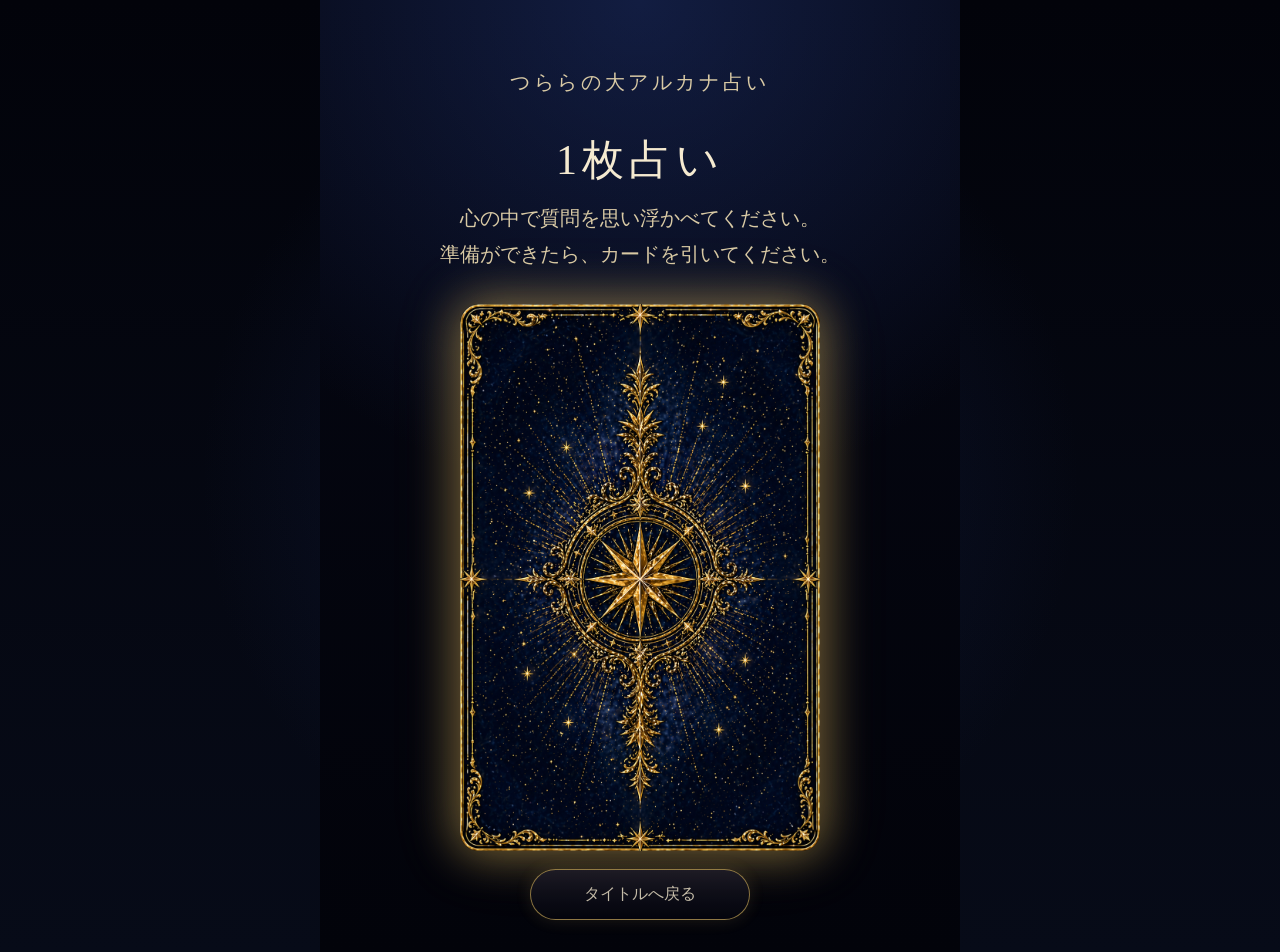
==== one.html @ 9bed2afc "Update one.html" ====
<!DOCTYPE html>
<html lang="ja">
<head>
  <meta charset="UTF-8" />
  <meta name="viewport" content="width=device-width, initial-scale=1.0" />
  <title>1枚占い | タロット占い</title>
  <link rel="stylesheet" href="./style.css" />
</head>
<body>
  <main class="app">
    <section id="drawScreen" class="screen draw-screen">
      <div class="one-page-header">
        <p class="small-title">つららの大アルカナ占い</p>
        <h1>1枚占い</h1>
        <p>
          心の中で質問を思い浮かべてください。<br />
          準備ができたら、カードを引いてください。
        </p>
      </div>

      <div
        id="drawButton"
        class="card-back-button flip-card-button"
        role="button"
        tabindex="0"
        aria-label="カードを引く"
      >
        <div id="flipCard" class="flip-card">
          <div class="flip-card-inner">
            <div class="flip-card-face flip-card-front">
              <img
                src="./assets/cards/card_back.png"
                alt="カード裏面"
                class="card-back"
              />
            </div>

            <div class="flip-card-face flip-card-back">
              <img
                id="previewCardImage"
                src="./assets/cards/card_back.png"
                alt=""
                class="card-back"
              />
            </div>
          </div>
        </div>
      </div>

      <button id="backToTitleButton" class="sub-button" type="button">
        タイトルへ戻る
      </button>
    </section>

    <section id="resultScreen" class="screen result-screen hidden">
      <p class="result-label">今日のカード</p>

      <img
        id="resultCardImage"
        src=""
        alt=""
        class="result-card"
      />

      <p id="resultCardNumber" class="result-card-number"></p>
      <h2 id="resultCardName" class="result-card-title"></h2>

      <p id="resultKeywords" class="keywords"></p>

      <div id="categoryMessages" class="category-messages"></div>

      <button id="shareXButton" class="share-button" type="button">
        Xで結果を共有
      </button>

      <button id="againButton" class="main-button" type="button">
        もう一度占う
      </button>

      <button id="resultBackButton" class="sub-button" type="button">
        タイトルへ戻る
      </button>
    </section>
  </main>

  <script>
    let cards = [];
    let isDrawing = false;
    let cardsLoaded = false;
    let currentCard = null;

    const mysticBgm = new Audio("./assets/audio/mystic_bgm.mp3");
    mysticBgm.loop = true;
    mysticBgm.volume = 0.35;

    const cardFlipSound = new Audio("./assets/audio/card_flip.mp3");
    cardFlipSound.volume = 0.85;

    const drawScreen = document.getElementById("drawScreen");
    const resultScreen = document.getElementById("resultScreen");

    const drawButton = document.getElementById("drawButton");
    const backToTitleButton = document.getElementById("backToTitleButton");
    const againButton = document.getElementById("againButton");
    const shareXButton = document.getElementById("shareXButton");
    const resultBackButton = document.getElementById("resultBackButton");

    const resultCardImage = document.getElementById("resultCardImage");
    const resultCardNumber = document.getElementById("resultCardNumber");
    const resultCardName = document.getElementById("resultCardName");
    const resultKeywords = document.getElementById("resultKeywords");
    const categoryMessages = document.getElementById("categoryMessages");

    const flipCard = document.getElementById("flipCard");
    const previewCardImage = document.getElementById("previewCardImage");

    function startMysticBgm() {
      mysticBgm.play().catch(() => {});
    }

    function playCardFlipSound() {
      cardFlipSound.currentTime = 0;
      cardFlipSound.play().catch(() => {});
    }

    window.addEventListener("DOMContentLoaded", () => {
      const shouldStartBgm = sessionStorage.getItem("startMysticBgm");

      if (shouldStartBgm === "true") {
        sessionStorage.removeItem("startMysticBgm");
        mysticBgm.play().catch(() => {});
      }
    });

    document.addEventListener("click", startMysticBgm, { once: true });

    async function loadCards() {
      try {
        const response = await fetch("./cards.json");

        if (!response.ok) {
          throw new Error("cards.json を読み込めませんでした。");
        }

        cards = await response.json();
        cardsLoaded = true;

        console.log("cards loaded:", cards.length);
      } catch (error) {
        console.error(error);
        alert("カードデータの読み込みに失敗しました。cards.json の配置を確認してください。");
      }
    }

    function showDrawScreen() {
      isDrawing = false;
      currentCard = null;

      resultScreen.classList.add("hidden");
      drawScreen.classList.remove("hidden");

      drawButton.classList.remove("is-shuffling");

      if (flipCard) {
        flipCard.classList.remove("is-flipped");
      }

      if (previewCardImage) {
        previewCardImage.src = "./assets/cards/card_back.png";
        previewCardImage.alt = "";
      }

      categoryMessages.innerHTML = "";

      window.scrollTo({ top: 0, behavior: "smooth" });
    }

    function showResultScreen() {
      drawScreen.classList.add("hidden");
      resultScreen.classList.remove("hidden");
      window.scrollTo({ top: 0, behavior: "smooth" });
    }

    function drawOneCard() {
      console.log("draw clicked");

      startMysticBgm();

      if (!cardsLoaded || !cards.length) {
        alert("カードデータを読み込み中です。少し待ってからもう一度押してください。");
        return;
      }

      if (isDrawing) {
        return;
      }

      isDrawing = true;

      const index = Math.floor(Math.random() * cards.length);
      const card = cards[index];
      currentCard = card;

      const imagePath = `./assets/cards/${card.image}`;

      previewCardImage.src = imagePath;
      previewCardImage.alt = `${card.name_ja} / ${card.name_en}`;

      resultCardImage.src = imagePath;
      resultCardImage.alt = `${card.name_ja} / ${card.name_en}`;

      resultCardNumber.textContent = card.number;
      resultCardName.textContent = `${card.name_en} / ${card.name_ja}`;
      resultKeywords.textContent = Array.isArray(card.keywords)
        ? card.keywords.join("・")
        : "";

      renderCategoryMessages(card);

      drawButton.classList.add("is-shuffling");

      setTimeout(() => {
        drawButton.classList.remove("is-shuffling");
        playCardFlipSound();
        flipCard.classList.add("is-flipped");

        setTimeout(() => {
          showResultScreen();
        }, 1200);
      }, 950);
    }

    function renderCategoryMessages(card) {
      const messages = card.messages || {};

      const sections = [
        {
          key: "general",
          title: "全般",
          icon: "./assets/icons/icon_general.png"
        },
        {
          key: "love",
          title: "恋愛",
          icon: "./assets/icons/icon_love.png"
        },
        {
          key: "work",
          title: "仕事・勉強",
          icon: "./assets/icons/icon_work.png"
        },
        {
          key: "health",
          title: "健康",
          icon: "./assets/icons/icon_health.png"
        },
        {
          key: "point",
          title: "ワンポイント",
          icon: "./assets/icons/icon_point.png"
        }
      ];

      categoryMessages.innerHTML = sections
        .map((section) => {
          const text = messages[section.key] || "";

          if (!text) return "";

          return `
            <section class="category-card">
              <div class="category-heading">
                <img
                  src="${section.icon}"
                  alt=""
                  class="category-icon"
                />
                <h3>${section.title}</h3>
              </div>
              <p>${escapeHtml(text).replace(/\n/g, "<br>")}</p>
            </section>
          `;
        })
        .join("");
    }

    function getShareUrl() {
      return window.location.origin + window.location.pathname.replace(/\/[^/]*$/, "/");
    }

    function shareOneCardToX() {
      if (!currentCard) return;

      const keywords = Array.isArray(currentCard.keywords)
        ? currentCard.keywords.join("・")
        : "";

      const text = [
        "つららの大アルカナ占い",
        "",
        `今日のカード：${currentCard.number} ${currentCard.name_en} / ${currentCard.name_ja}`,
        keywords,
        "",
        "結果を見てみる"
      ].join("\n");

      const shareUrl = new URL("https://twitter.com/intent/tweet");
      shareUrl.searchParams.set("text", text);
      shareUrl.searchParams.set("url", getShareUrl());

      window.open(shareUrl.toString(), "_blank", "noopener,noreferrer");
    }

    function escapeHtml(text) {
      return String(text)
        .replaceAll("&", "&amp;")
        .replaceAll("<", "&lt;")
        .replaceAll(">", "&gt;")
        .replaceAll('"', "&quot;")
        .replaceAll("'", "&#039;");
    }

    drawButton.addEventListener("click", () => {
      console.log("カードがクリックされました");
      drawOneCard();
    });

    drawButton.addEventListener("keydown", (event) => {
      if (event.key === "Enter" || event.key === " ") {
        event.preventDefault();
        drawOneCard();
      }
    });

    shareXButton.addEventListener("click", () => {
      shareOneCardToX();
    });

    againButton.addEventListener("click", () => {
      showDrawScreen();
    });

    backToTitleButton.addEventListener("click", () => {
      window.location.href = "./index.html";
    });

    resultBackButton.addEventListener("click", () => {
      window.location.href = "./index.html";
    });

    loadCards();
  </script>
</body>
</html>
---- style.css ----
* {
  box-sizing: border-box;
}

html,
body {
  margin: 0;
  width: 100%;
  min-height: 100%;
  background: #03040c;
  color: #f5ead0;
  font-family: "Hiragino Mincho ProN", "Yu Mincho", "YuMincho", serif;
}

body {
  overflow-x: hidden;
}

button {
  font: inherit;
}

.app {
  width: 100%;
  min-height: 100svh;
  display: flex;
  justify-content: center;
  align-items: center;
  background:
    radial-gradient(circle at center, rgba(32, 50, 110, 0.35), transparent 55%),
    linear-gradient(180deg, #02030a, #070b18);
  overflow-x: hidden;
}

.screen {
  width: min(100vw, 1080px);
  min-height: 100svh;
  position: relative;
  overflow: hidden;
}

.hidden {
  display: none;
}

/* =========================
   タイトル画面
========================= */

.title-screen {
  display: flex;
  justify-content: center;
  align-items: center;
  background: #03040c;
}

.title-image {
  width: 100%;
  height: 100svh;
  object-fit: cover;
  display: block;
}

.hotspot {
  position: absolute;
  left: 50%;
  transform: translateX(-50%);
  width: 48%;
  height: 7%;
  border: none;
  background: rgba(255, 255, 255, 0);
  color: transparent;
  cursor: pointer;
  z-index: 10;
}

.hotspot-one {
  top: 56.5%;
}

.hotspot-three {
  top: 67.5%;
}

body.is-transitioning::after {
  content: "";
  position: fixed;
  inset: 0;
  pointer-events: none;
  background:
    radial-gradient(circle at center, rgba(255, 245, 190, 0.9), transparent 45%),
    rgba(255, 255, 255, 0.18);
  animation: screenFlash 2.5s ease forwards;
  z-index: 9999;
}

@keyframes screenFlash {
  0% {
    opacity: 0;
  }

  35% {
    opacity: 1;
  }

  100% {
    opacity: 0;
  }
}

/* =========================
   1枚占いページ
========================= */

.draw-screen,
.result-screen {
  padding: 32px 20px;
  text-align: center;
  background:
    radial-gradient(circle at center top, rgba(38, 62, 135, 0.4), transparent 50%),
    linear-gradient(180deg, #050713, #02030a);
}

.one-page-header {
  margin: 32px auto 24px;
  text-align: center;
}

.small-title {
  margin: 0 0 8px;
  color: #d9c17d;
  font-size: clamp(13px, 3vw, 16px);
  letter-spacing: 0.18em;
}

.draw-screen h1 {
  margin: 0 auto 12px;
  font-size: clamp(24px, 6vw, 42px);
  font-weight: 500;
  letter-spacing: 0.12em;
}

.draw-screen p {
  margin: 0 auto 32px;
  color: #d9caa5;
  font-size: clamp(14px, 3.5vw, 20px);
  line-height: 1.8;
}

/* =========================
   カード裏面・めくり演出
========================= */

.card-back-button {
  display: inline-block;
  padding: 0;
  border: none;
  background: transparent;
  cursor: pointer;
  outline: none;
  -webkit-tap-highlight-color: transparent;
  user-select: none;
  filter: drop-shadow(0 0 24px rgba(214, 179, 89, 0.35));
}

.card-back-button:focus-visible {
  outline: 2px solid rgba(215, 181, 94, 0.9);
  outline-offset: 8px;
}

.card-back-button:hover .flip-card {
  transform: translateY(-6px) scale(1.02);
  filter: brightness(1.08);
}

.flip-card-button {
  perspective: 1200px;
}

.flip-card {
  width: min(62vw, 360px);
  aspect-ratio: 933 / 1417;
  margin: 0 auto;
  transition: transform 0.25s ease, filter 0.25s ease;
}

.flip-card-inner {
  position: relative;
  width: 100%;
  height: 100%;
  transform-style: preserve-3d;
  transition: transform 0.85s cubic-bezier(0.22, 0.8, 0.28, 1);
}

.flip-card.is-flipped .flip-card-inner {
  transform: rotateY(180deg);
}

.flip-card-face {
  position: absolute;
  inset: 0;
  backface-visibility: hidden;
  -webkit-backface-visibility: hidden;
  border-radius: 18px;
  overflow: hidden;
  filter: drop-shadow(0 0 24px rgba(214, 179, 89, 0.35));
}

.flip-card-front {
  transform: rotateY(0deg);
}

.flip-card-back {
  transform: rotateY(180deg);
}

.flip-card-face img {
  width: 100%;
  height: 100%;
  object-fit: contain;
  display: block;
}

.flip-card .card-back {
  width: 100%;
  height: 100%;
  max-width: none;
  margin: 0;
}

/* =========================
   ボタン
========================= */

.main-button,
.sub-button {
  display: block;
  margin: 24px auto 0;
  min-width: 220px;
  padding: 14px 24px;
  border: 1px solid rgba(215, 181, 94, 0.8);
  border-radius: 999px;
  background: linear-gradient(180deg, rgba(30, 28, 42, 0.95), rgba(5, 6, 14, 0.95));
  color: #f5ead0;
  box-shadow: 0 0 18px rgba(215, 181, 94, 0.18);
  cursor: pointer;
}

.main-button:hover,
.sub-button:hover {
  filter: brightness(1.12);
}

.sub-button {
  margin-top: 14px;
  opacity: 0.8;
}

/* =========================
   結果画面
========================= */

.result-label {
  margin: 8px auto 16px;
  color: #d9c17d;
  letter-spacing: 0.16em;
}

.result-card {
  width: min(72vw, 360px);
  height: auto;
  border-radius: 18px;
  filter: drop-shadow(0 0 28px rgba(214, 179, 89, 0.3));
}

.result-card-number {
  margin: 24px auto 4px;
  color: #f5ead0;
  font-size: clamp(32px, 8vw, 64px);
  letter-spacing: 0.18em;
  line-height: 1.1;
  text-align: center;
}

.result-card-title {
  margin: 0 auto 12px;
  color: #f5ead0;
  font-size: clamp(26px, 6.5vw, 52px);
  letter-spacing: 0.08em;
  line-height: 1.25;
  text-align: center;
}

.keywords {
  margin: 0 auto 16px;
  color: #d9c17d;
  font-size: clamp(15px, 3.5vw, 20px);
}

.category-messages {
  width: 100%;
  max-width: 100%;
  margin: 32px auto 0;
  display: grid;
  gap: 18px;
}

.category-card {
  width: 100%;
  max-width: 100%;
  overflow-wrap: break-word;
  padding: 18px 18px 20px;
  border: 1px solid rgba(215, 181, 94, 0.35);
  border-radius: 18px;
  background:
    radial-gradient(circle at top left, rgba(70, 95, 170, 0.22), transparent 45%),
    rgba(8, 10, 24, 0.72);
  box-shadow:
    0 0 18px rgba(215, 181, 94, 0.08),
    inset 0 0 18px rgba(255, 255, 255, 0.03);
  text-align: left;
}

.category-heading {
  display: flex;
  align-items: center;
  gap: 14px;
  margin-bottom: 12px;
}

.category-icon {
  width: 52px;
  height: 52px;
  object-fit: contain;
  flex: 0 0 auto;
  filter: drop-shadow(0 0 8px rgba(215, 181, 94, 0.25));
}

.category-heading h3 {
  margin: 0;
  color: #d9c17d;
  font-size: clamp(20px, 4.4vw, 28px);
  letter-spacing: 0.08em;
}

.category-card p {
  margin: 0;
  color: #f3ead7;
  font-size: clamp(15px, 3.8vw, 19px);
  line-height: 1.85;
}

/* =========================
   PC表示補正
========================= */

@media (min-width: 900px) {
  .screen {
    width: min(100vw, 640px);
  }

  .title-image {
    object-fit: contain;
    background: #03040c;
  }

  .hotspot {
    width: 34%;
  }
}

/* =========================
   スマホ表示補正
========================= */

@media (max-width: 600px) {
  html,
  body {
    width: 100%;
    overflow-x: hidden;
  }

  .app,
  .screen,
  .draw-screen,
  .result-screen {
    width: 100%;
    max-width: 100%;
    overflow-x: hidden;
  }

  .draw-screen,
  .result-screen {
    padding: 24px 16px;
  }

  .flip-card {
    width: min(64vw, 280px);
  }

  .result-card {
    width: min(74vw, 320px);
    max-width: 100%;
    height: auto;
    margin: 0 auto;
  }

  .result-card-number {
    font-size: clamp(34px, 10vw, 48px);
  }

  .result-card-title {
    font-size: clamp(24px, 7vw, 36px);
  }

  .category-messages {
    width: 100%;
    gap: 14px;
  }

  .category-card {
    padding: 16px 14px 18px;
    border-radius: 16px;
  }

  .category-icon {
    width: 42px;
    height: 42px;
  }

  .main-button,
  .sub-button {
    width: min(82vw, 300px);
    min-width: 0;
  }
}


/* =========================
   3枚占いページ
========================= */

.three-draw-screen .one-page-header {
  margin-bottom: 22px;
}

.three-card-board {
  width: min(96%, 600px);
  margin: 0 auto;
  display: grid;
  grid-template-columns: repeat(3, 1fr);
  gap: 14px;
  align-items: start;
}

.three-card-slot {
  text-align: center;
}

.three-position-label {
  margin: 0 0 10px;
  color: #d9c17d;
  font-size: clamp(16px, 4vw, 22px);
  letter-spacing: 0.18em;
}

.three-card-button {
  display: inline-block;
  cursor: pointer;
  outline: none;
  -webkit-tap-highlight-color: transparent;
  user-select: none;
  perspective: 1200px;
}

.three-card-button:focus-visible {
  outline: 2px solid rgba(215, 181, 94, 0.9);
  outline-offset: 8px;
  border-radius: 14px;
}

.three-card-button:hover .three-flip-card {
  transform: translateY(-5px) scale(1.03);
  filter: brightness(1.08);
}

.three-card-button.is-opened {
  cursor: default;
}

.three-flip-card {
  width: min(27vw, 150px);
  aspect-ratio: 933 / 1417;
  margin: 0 auto;
  transition: transform 0.25s ease, filter 0.25s ease;
}

.three-flip-card-inner {
  position: relative;
  width: 100%;
  height: 100%;
  transform-style: preserve-3d;
  transition: transform 0.85s cubic-bezier(0.22, 0.8, 0.28, 1);
}

.three-flip-card.is-flipped .three-flip-card-inner {
  transform: rotateY(180deg);
}

.three-flip-card-face {
  position: absolute;
  inset: 0;
  backface-visibility: hidden;
  -webkit-backface-visibility: hidden;
  border-radius: 12px;
  overflow: hidden;
  filter: drop-shadow(0 0 18px rgba(214, 179, 89, 0.28));
}

.three-flip-card-front {
  transform: rotateY(0deg);
}

.three-flip-card-back {
  transform: rotateY(180deg);
}

.three-flip-card-face img {
  width: 100%;
  height: 100%;
  object-fit: contain;
  display: block;
}

.is-reversed-image {
  transform: rotate(180deg);
}

.three-draw-hint {
  margin: 24px auto 0;
  color: #d9caa5;
  font-size: clamp(13px, 3.4vw, 16px);
}

.three-result-list {
  width: 100%;
  max-width: 100%;
  display: grid;
  gap: 24px;
  margin: 24px auto 0;
}

.three-result-card {
  width: 100%;
  max-width: 100%;
  padding: 18px;
  border: 1px solid rgba(215, 181, 94, 0.35);
  border-radius: 18px;
  background:
    radial-gradient(circle at top left, rgba(70, 95, 170, 0.22), transparent 45%),
    rgba(8, 10, 24, 0.72);
  box-shadow:
    0 0 18px rgba(215, 181, 94, 0.08),
    inset 0 0 18px rgba(255, 255, 255, 0.03);
  text-align: left;
}

.three-result-heading {
  display: flex;
  align-items: center;
  gap: 14px;
  margin-bottom: 14px;
}

.three-position-icon {
  width: 56px;
  height: 56px;
  object-fit: contain;
  flex: 0 0 auto;
  filter: drop-shadow(0 0 8px rgba(215, 181, 94, 0.25));
}

.three-result-position {
  margin: 0;
  color: #d9c17d;
  font-size: clamp(22px, 5vw, 30px);
  letter-spacing: 0.12em;
}

.three-result-orientation {
  margin: 4px 0 0;
  color: #f3ead7;
  font-size: clamp(13px, 3.5vw, 16px);
  opacity: 0.86;
}

.three-result-body {
  display: grid;
  grid-template-columns: 36% 1fr;
  gap: 16px;
  align-items: center;
}

.three-result-card-image {
  width: 100%;
  height: auto;
  border-radius: 14px;
  filter: drop-shadow(0 0 22px rgba(214, 179, 89, 0.25));
}

.three-result-text {
  min-width: 0;
}

.three-number {
  margin-top: 0;
  font-size: clamp(24px, 6vw, 42px);
  text-align: left;
}

.three-title {
  margin-bottom: 8px;
  font-size: clamp(18px, 4.8vw, 28px);
  text-align: left;
}

.three-message {
  margin: 12px 0 0;
  color: #f3ead7;
  font-size: clamp(14px, 3.7vw, 18px);
  line-height: 1.85;
}

@media (max-width: 600px) {
  .three-card-board {
    width: 100%;
    gap: 8px;
  }

  .three-flip-card {
    width: min(28vw, 112px);
  }

  .three-position-label {
    font-size: clamp(15px, 4.4vw, 18px);
    letter-spacing: 0.12em;
  }

  .three-result-card {
    padding: 16px 14px 18px;
  }

  .three-position-icon {
    width: 46px;
    height: 46px;
  }

  .three-result-body {
    grid-template-columns: 1fr;
    gap: 14px;
  }

  .three-result-card-image {
    width: min(56vw, 230px);
    margin: 0 auto;
    display: block;
  }

  .three-number,
  .three-title {
    text-align: center;
  }

  .three-message {
    text-align: left;
  }
}


/* =========================
   X共有ボタン
========================= */

.share-button {
  display: block;
  margin: 18px auto 0;
  min-width: 220px;
  padding: 14px 24px;
  border: 1px solid rgba(120, 180, 255, 0.8);
  border-radius: 999px;
  background: linear-gradient(180deg, rgba(20, 35, 65, 0.95), rgba(5, 8, 18, 0.95));
  color: #f5ead0;
  box-shadow:
    0 0 18px rgba(120, 180, 255, 0.18),
    inset 0 0 12px rgba(255, 255, 255, 0.03);
  cursor: pointer;
}

.share-button:hover {
  filter: brightness(1.12);
}

@media (max-width: 600px) {
  .share-button {
    width: min(82vw, 300px);
    min-width: 0;
  }
}
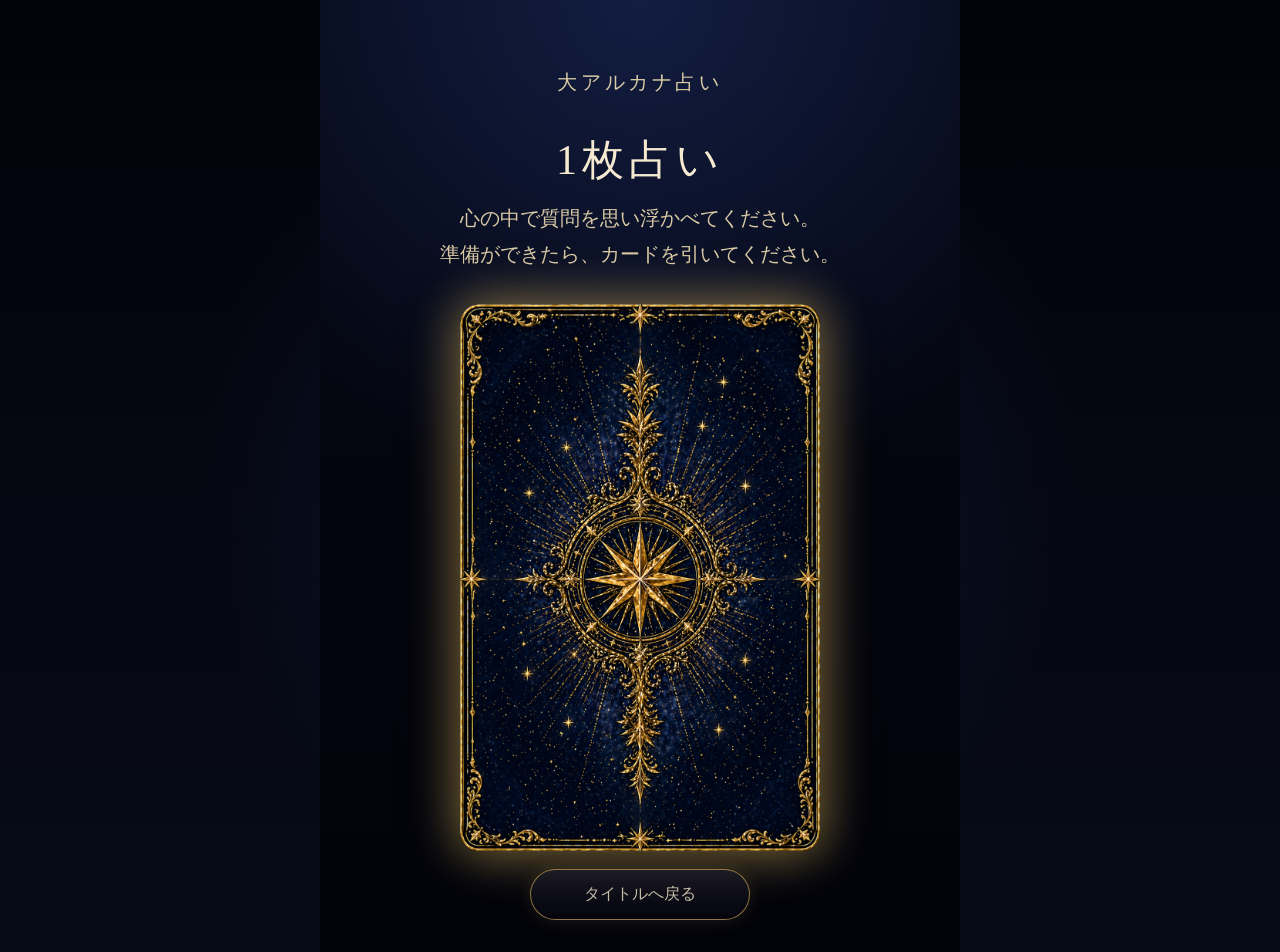
==== commit ed4f09b0: "Update one.html" ====
--- a/one.html
+++ b/one.html
@@ -10,7 +10,7 @@
   <main class="app">
     <section id="drawScreen" class="screen draw-screen">
       <div class="one-page-header">
-        <p class="small-title">つららの大アルカナ占い</p>
+        <p class="small-title">大アルカナ占い</p>
         <h1>1枚占い</h1>
         <p>
           心の中で質問を思い浮かべてください。<br />
@@ -296,12 +296,12 @@
         : "";
 
       const text = [
-        "つららの大アルカナ占い",
+        "氷洞つららのタロット占い",
         "",
         `今日のカード：${currentCard.number} ${currentCard.name_en} / ${currentCard.name_ja}`,
         keywords,
         "",
-        "結果を見てみる"
+        "占ってみる"
       ].join("\n");
 
       const shareUrl = new URL("https://twitter.com/intent/tweet");
--- a/style.css
+++ b/style.css
@@ -226,6 +226,47 @@
   height: 100%;
   max-width: none;
   margin: 0;
+}
+
+
+.card-back-button.is-shuffling .flip-card {
+  animation: oneCardShuffle 0.95s ease-in-out;
+}
+
+.card-back-button.is-shuffling::after {
+  content: "シャッフル中…";
+  display: block;
+  margin-top: 16px;
+  color: #d9c17d;
+  font-size: clamp(14px, 3.5vw, 18px);
+  letter-spacing: 0.14em;
+  text-align: center;
+  text-shadow: 0 0 10px rgba(215, 181, 94, 0.45);
+}
+
+@keyframes oneCardShuffle {
+  0% {
+    transform: translateX(0) rotate(0deg) scale(1);
+    filter: brightness(1);
+  }
+  18% {
+    transform: translateX(-18px) rotate(-5deg) scale(1.02);
+    filter: brightness(1.08);
+  }
+  36% {
+    transform: translateX(20px) rotate(5deg) scale(1.02);
+  }
+  54% {
+    transform: translateX(-14px) rotate(-4deg) scale(1.03);
+    filter: brightness(1.16);
+  }
+  72% {
+    transform: translateX(12px) rotate(3deg) scale(1.02);
+  }
+  100% {
+    transform: translateX(0) rotate(0deg) scale(1);
+    filter: brightness(1);
+  }
 }
 
 /* =========================
@@ -488,6 +529,30 @@
   cursor: default;
 }
 
+.three-card-button.is-shuffling .three-flip-card {
+  animation: threeCardShuffle 0.85s ease-in-out;
+}
+
+.three-card-button.is-shuffling::after {
+  content: "shuffle";
+  display: block;
+  margin-top: 8px;
+  color: #d9c17d;
+  font-size: 11px;
+  letter-spacing: 0.08em;
+  opacity: 0.85;
+  text-shadow: 0 0 8px rgba(215, 181, 94, 0.42);
+}
+
+@keyframes threeCardShuffle {
+  0% { transform: translateX(0) rotate(0deg) scale(1); filter: brightness(1); }
+  20% { transform: translateX(-10px) rotate(-5deg) scale(1.03); filter: brightness(1.08); }
+  40% { transform: translateX(11px) rotate(5deg) scale(1.03); }
+  60% { transform: translateX(-8px) rotate(-4deg) scale(1.04); filter: brightness(1.14); }
+  80% { transform: translateX(7px) rotate(3deg) scale(1.02); }
+  100% { transform: translateX(0) rotate(0deg) scale(1); filter: brightness(1); }
+}
+
 .three-flip-card {
   width: min(27vw, 150px);
   aspect-ratio: 933 / 1417;
@@ -542,6 +607,18 @@
   font-size: clamp(13px, 3.4vw, 16px);
 }
 
+.three-result-screen {
+  background:
+    radial-gradient(circle at center top, rgba(78, 78, 160, 0.34), transparent 46%),
+    radial-gradient(circle at center 32%, rgba(214, 176, 93, 0.16), transparent 42%),
+    linear-gradient(180deg, #050713, #02030a 72%);
+}
+
+.three-result-screen .result-label {
+  margin-top: 12px;
+  text-shadow: 0 0 14px rgba(217, 193, 125, 0.28);
+}
+
 .three-result-list {
   width: 100%;
   max-width: 100%;
@@ -554,14 +631,14 @@
   width: 100%;
   max-width: 100%;
   padding: 18px;
-  border: 1px solid rgba(215, 181, 94, 0.35);
-  border-radius: 18px;
+  border: 1px solid rgba(215, 181, 94, 0.42);
+  border-radius: 20px;
   background:
-    radial-gradient(circle at top left, rgba(70, 95, 170, 0.22), transparent 45%),
-    rgba(8, 10, 24, 0.72);
+    radial-gradient(circle at top left, rgba(70, 95, 170, 0.24), transparent 45%),
+    linear-gradient(180deg, rgba(12, 15, 34, 0.82), rgba(6, 7, 18, 0.78));
   box-shadow:
-    0 0 18px rgba(215, 181, 94, 0.08),
-    inset 0 0 18px rgba(255, 255, 255, 0.03);
+    0 0 22px rgba(215, 181, 94, 0.11),
+    inset 0 0 18px rgba(255, 255, 255, 0.035);
   text-align: left;
 }
 
